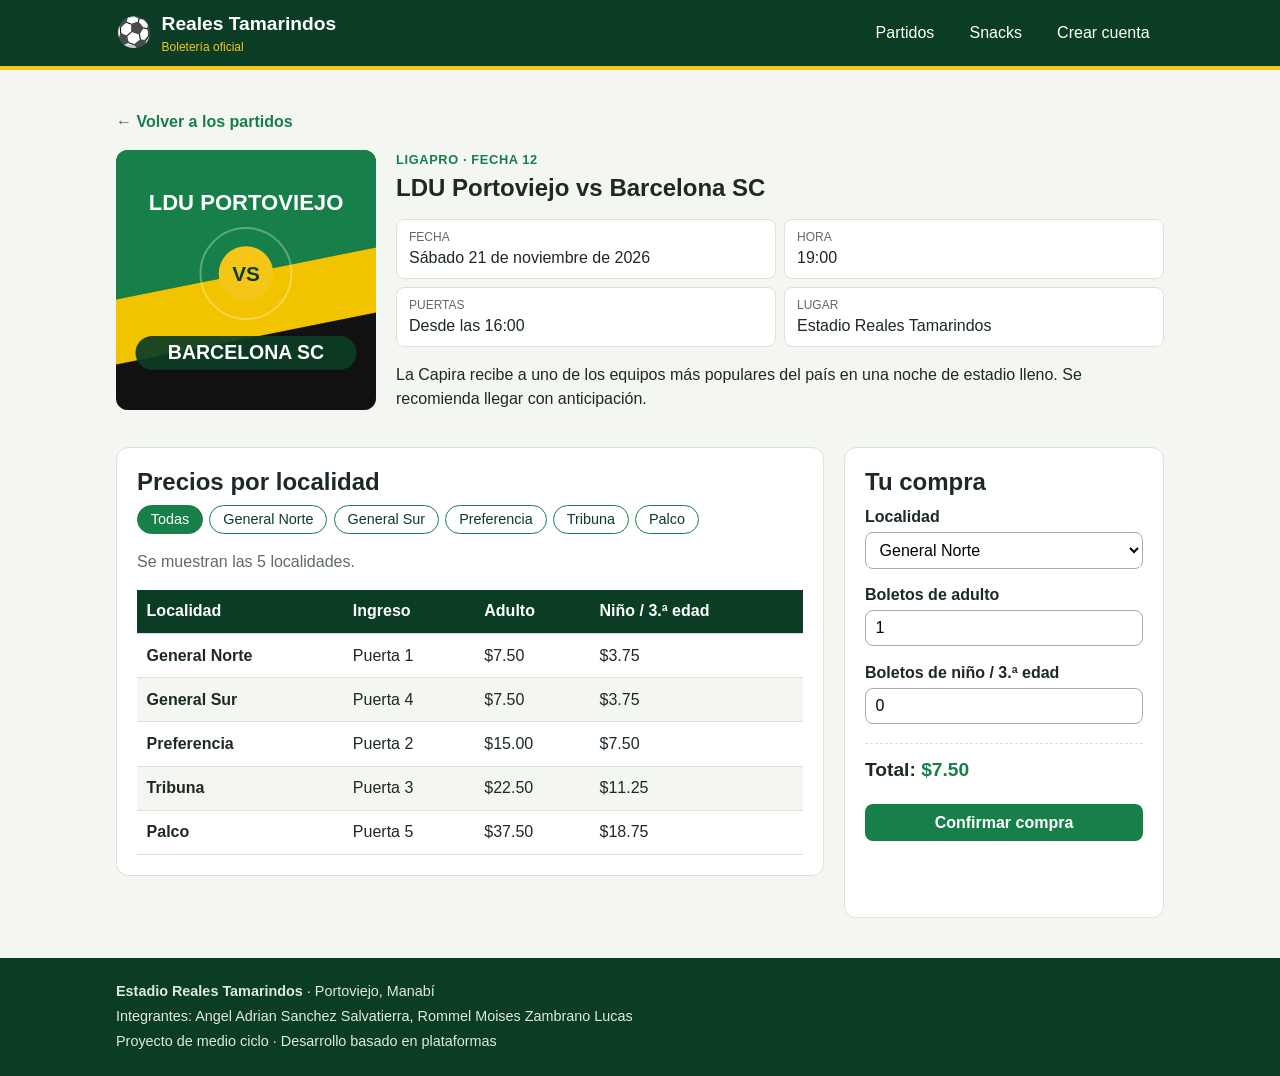
==== boletos1.html @ c6321b5e "Add files via upload" ====
<!DOCTYPE html>
<html lang="es">
<head>
  <meta charset="UTF-8">
  <meta name="viewport" content="width=device-width, initial-scale=1.0">
  <title>LDU Portoviejo vs Barcelona SC | Estadio Reales Tamarindos</title>
  <link rel="stylesheet" href="css/estadio.css">
</head>
<body>
  <header class="barra">
    <div class="contenedor barra-contenido">
      <a class="marca" href="index.html">
        <span class="marca-balon" aria-hidden="true">⚽</span>
        <span>Reales Tamarindos <small>Boletería oficial</small></span>
      </a>
      <nav class="menu" aria-label="Navegación principal">
        <a href="index.html">Partidos</a>
        <a href="snacks.html">Snacks</a>
        <a href="registro.html">Crear cuenta</a>
      </nav>
    </div>
  </header>

  <main class="contenedor">
    <p><a class="volver" href="index.html">← Volver a los partidos</a></p>

    <section class="ficha">
      <img src="img/afiche1.svg" width="260" height="260" alt="Afiche de LDU Portoviejo contra Barcelona SC">
      <div>
        <p class="etiqueta">LigaPro · Fecha 12</p>
        <h1>LDU Portoviejo vs Barcelona SC</h1>
        <ul class="datos">
          <li><span>Fecha</span>Sábado 21 de noviembre de 2026</li>
          <li><span>Hora</span>19:00</li>
          <li><span>Puertas</span>Desde las 16:00</li>
          <li><span>Lugar</span>Estadio Reales Tamarindos</li>
        </ul>
        <p>La Capira recibe a uno de los equipos más populares del país en una noche de estadio lleno. Se recomienda llegar con anticipación.</p>
      </div>
    </section>

    <div class="dos-columnas">
      <section class="panel">
        <h2>Precios por localidad</h2>
        <div class="chips" role="group" aria-label="Elegir localidad">
          <button type="button" class="chip chip-activo" data-zona="todas">Todas</button>
            <button type="button" class="chip" data-zona="General Norte">General Norte</button>
            <button type="button" class="chip" data-zona="General Sur">General Sur</button>
            <button type="button" class="chip" data-zona="Preferencia">Preferencia</button>
            <button type="button" class="chip" data-zona="Tribuna">Tribuna</button>
            <button type="button" class="chip" data-zona="Palco">Palco</button>
        </div>
        <p id="aviso-zona" class="aviso" aria-live="polite">Se muestran las 5 localidades.</p>
        <div class="tabla-caja">
          <table id="precios">
            <thead>
              <tr>
                <th scope="col">Localidad</th>
                <th scope="col">Ingreso</th>
                <th scope="col">Adulto</th>
                <th scope="col">Niño / 3.ª edad</th>
              </tr>
            </thead>
            <tbody>
              <tr data-zona="General Norte">
                <th scope="row">General Norte</th>
                <td>Puerta 1</td>
                <td>$7.50</td>
                <td>$3.75</td>
              </tr>
              <tr data-zona="General Sur">
                <th scope="row">General Sur</th>
                <td>Puerta 4</td>
                <td>$7.50</td>
                <td>$3.75</td>
              </tr>
              <tr data-zona="Preferencia">
                <th scope="row">Preferencia</th>
                <td>Puerta 2</td>
                <td>$15.00</td>
                <td>$7.50</td>
              </tr>
              <tr data-zona="Tribuna">
                <th scope="row">Tribuna</th>
                <td>Puerta 3</td>
                <td>$22.50</td>
                <td>$11.25</td>
              </tr>
              <tr data-zona="Palco">
                <th scope="row">Palco</th>
                <td>Puerta 5</td>
                <td>$37.50</td>
                <td>$18.75</td>
              </tr>
            </tbody>
          </table>
        </div>
      </section>

      <aside class="panel compra">
        <h2>Tu compra</h2>
        <form id="form-compra">
          <div class="campo">
            <label for="zona">Localidad</label>
            <select id="zona" name="zona">
              <option value="General Norte" data-adulto="7.50" data-reducido="3.75">General Norte</option>
              <option value="General Sur" data-adulto="7.50" data-reducido="3.75">General Sur</option>
              <option value="Preferencia" data-adulto="15.00" data-reducido="7.50">Preferencia</option>
              <option value="Tribuna" data-adulto="22.50" data-reducido="11.25">Tribuna</option>
              <option value="Palco" data-adulto="37.50" data-reducido="18.75">Palco</option>
            </select>
          </div>
          <div class="campo">
            <label for="adultos">Boletos de adulto</label>
            <input type="number" id="adultos" name="adultos" min="0" max="10" value="1">
          </div>
          <div class="campo">
            <label for="reducidos">Boletos de niño / 3.ª edad</label>
            <input type="number" id="reducidos" name="reducidos" min="0" max="10" value="0">
          </div>
          <p class="total">Total: <output id="total" for="zona adultos reducidos">$0.00</output></p>
          <button type="submit" class="boton boton-ancho">Confirmar compra</button>
        </form>
        <p id="aviso-compra" class="aviso" aria-live="polite"></p>
      </aside>
    </div>
  </main>

  <footer class="pie">
    <div class="contenedor">
      <p><strong>Estadio Reales Tamarindos</strong> · Portoviejo, Manabí</p>
      <p>Integrantes: Angel Adrian Sanchez Salvatierra, Rommel Moises Zambrano Lucas</p>
      <p>Proyecto de medio ciclo · Desarrollo basado en plataformas</p>
    </div>
  </footer>
  <script src="js/boletos.js"></script>
</body>
</html>
---- css/estadio.css ----
/* Boletería Estadio Reales Tamarindos */

:root {
  --verde-oscuro: #0b3d24;
  --verde: #17804a;
  --amarillo: #f5c518;
  --fondo: #f3f6f1;
  --texto: #1c2a22;
  --gris: #5d6b63;
  --borde: #d9e2da;
  --rojo: #b3261e;
}

* {
  box-sizing: border-box;
}

body {
  margin: 0;
  font-family: "Segoe UI", Arial, Helvetica, sans-serif;
  line-height: 1.5;
  color: var(--texto);
  background-color: var(--fondo);
}

img {
  max-width: 100%;
  height: auto;
}

h1,
h2,
h3 {
  line-height: 1.2;
  margin: 0 0 0.5rem 0;
}

.contenedor {
  width: 100%;
  max-width: 1080px;
  margin: 0 auto;
  padding: 0 1rem;
}

main.contenedor {
  padding-top: 1.5rem;
  padding-bottom: 2.5rem;
}

.contenedor-angosto {
  max-width: 720px;
}

.oculto {
  position: absolute;
  left: -9999px;
}

/* ---------- Barra superior ---------- */

.barra {
  position: sticky;
  top: 0;
  z-index: 10;
  background-color: var(--verde-oscuro);
  border-bottom: 4px solid var(--amarillo);
}

.barra-contenido {
  display: flex;
  flex-wrap: wrap;
  align-items: center;
  justify-content: space-between;
  gap: 0.5rem 1rem;
  padding-top: 0.6rem;
  padding-bottom: 0.6rem;
}

.marca {
  display: flex;
  align-items: center;
  gap: 0.6rem;
  color: #ffffff;
  font-size: 1.2rem;
  font-weight: bold;
  text-decoration: none;
}

.marca small {
  display: block;
  font-size: 0.75rem;
  font-weight: normal;
  color: var(--amarillo);
}

.marca-balon {
  font-size: 1.8rem;
}

.menu {
  display: flex;
  flex-wrap: wrap;
  gap: 0.4rem;
}

.menu a {
  color: #ffffff;
  text-decoration: none;
  padding: 0.4rem 0.9rem;
  border-radius: 999px;
}

.menu a:hover,
.menu a:focus {
  background-color: var(--verde);
}

.menu a.activo {
  background-color: var(--amarillo);
  color: var(--verde-oscuro);
  font-weight: bold;
}

/* ---------- Portada ---------- */

.portada {
  background: linear-gradient(120deg, var(--verde-oscuro), var(--verde));
  color: #ffffff;
  padding: 3rem 0;
}

.portada h1 {
  font-size: 2.4rem;
}

.portada p {
  max-width: 560px;
}

/* ---------- Elementos comunes ---------- */

.etiqueta {
  margin: 0 0 0.3rem 0;
  font-size: 0.8rem;
  font-weight: bold;
  letter-spacing: 0.05em;
  text-transform: uppercase;
  color: var(--verde);
}

.etiqueta-clara {
  color: var(--amarillo);
}

.boton {
  display: inline-block;
  padding: 0.6rem 1.2rem;
  border: 0;
  border-radius: 8px;
  background-color: var(--verde);
  color: #ffffff;
  font-family: inherit;
  font-size: 1rem;
  font-weight: bold;
  text-align: center;
  text-decoration: none;
  cursor: pointer;
}

.boton:hover,
.boton:focus {
  background-color: var(--verde-oscuro);
}

.boton-amarillo {
  background-color: var(--amarillo);
  color: var(--verde-oscuro);
}

.boton-amarillo:hover,
.boton-amarillo:focus {
  background-color: #ffffff;
}

.boton-claro {
  background-color: #ffffff;
  color: var(--verde-oscuro);
  border: 1px solid var(--borde);
}

.boton-claro:hover,
.boton-claro:focus {
  background-color: var(--fondo);
}

.boton-ancho {
  width: 100%;
}

.panel {
  background-color: #ffffff;
  border: 1px solid var(--borde);
  border-radius: 12px;
  padding: 1.25rem;
}

.aviso {
  color: var(--gris);
  min-height: 1.5em;
}

.aviso-bien {
  color: var(--verde);
  font-weight: bold;
}

.aviso-mal {
  color: var(--rojo);
  font-weight: bold;
}

.total {
  font-size: 1.2rem;
  font-weight: bold;
  border-top: 1px dashed var(--borde);
  padding-top: 0.75rem;
}

.total output {
  color: var(--verde);
}

.dos-columnas {
  display: grid;
  gap: 1.25rem;
  align-items: start;
}

/* ---------- Lista de partidos ---------- */

.lista-partidos {
  display: grid;
  gap: 0.75rem;
}

.partido {
  display: grid;
  grid-template-columns: auto 1fr;
  gap: 0.75rem 1rem;
  align-items: center;
  background-color: #ffffff;
  border: 1px solid var(--borde);
  border-left: 6px solid var(--verde);
  border-radius: 12px;
  padding: 0.9rem;
}

.partido > img {
  display: none;
  border-radius: 8px;
}

.partido-fecha {
  display: flex;
  flex-direction: column;
  align-items: center;
  min-width: 64px;
  padding: 0.4rem;
  border-radius: 8px;
  background-color: var(--verde-oscuro);
  color: #ffffff;
  font-size: 0.8rem;
}

.partido-fecha strong {
  font-size: 1.6rem;
  line-height: 1;
  color: var(--amarillo);
}

.partido-info p {
  margin: 0;
  color: var(--gris);
}

.partido-info .etiqueta {
  color: var(--verde);
}

.partido .boton {
  grid-column: 1 / -1;
}

.equipos {
  margin-top: 2rem;
  text-align: center;
}

/* ---------- Página de boletos ---------- */

.volver {
  color: var(--verde);
  font-weight: bold;
  text-decoration: none;
}

.ficha {
  display: grid;
  gap: 1.25rem;
  margin-bottom: 1.25rem;
}

.ficha img {
  border-radius: 12px;
}

.datos {
  list-style: none;
  display: grid;
  grid-template-columns: repeat(2, 1fr);
  gap: 0.5rem;
  padding: 0;
}

.datos li {
  background-color: #ffffff;
  border: 1px solid var(--borde);
  border-radius: 8px;
  padding: 0.5rem 0.75rem;
}

.datos span {
  display: block;
  font-size: 0.75rem;
  text-transform: uppercase;
  color: var(--gris);
}

.chips {
  display: flex;
  flex-wrap: wrap;
  gap: 0.4rem;
}

.chip {
  padding: 0.35rem 0.8rem;
  border: 1px solid var(--verde);
  border-radius: 999px;
  background-color: #ffffff;
  color: var(--verde-oscuro);
  font-family: inherit;
  font-size: 0.9rem;
  cursor: pointer;
}

.chip-activo {
  background-color: var(--verde);
  color: #ffffff;
}

.tabla-caja {
  overflow-x: auto;
}

table {
  width: 100%;
  border-collapse: collapse;
}

th,
td {
  padding: 0.6rem;
  text-align: left;
  border-bottom: 1px solid var(--borde);
}

thead th {
  background-color: var(--verde-oscuro);
  color: #ffffff;
}

tbody tr:nth-child(even) {
  background-color: var(--fondo);
}

/* ---------- Formularios ---------- */

.campo {
  margin-bottom: 0.9rem;
}

label {
  display: block;
  font-weight: bold;
  margin-bottom: 0.2rem;
}

input,
select {
  width: 100%;
  padding: 0.5rem 0.6rem;
  border: 1px solid #9fb0a5;
  border-radius: 8px;
  font-family: inherit;
  font-size: 1rem;
  background-color: #ffffff;
}

input:focus,
select:focus,
.chip:focus,
.boton:focus {
  outline: 3px solid var(--amarillo);
  outline-offset: 1px;
}

.formulario input,
.formulario select {
  margin-bottom: 0.9rem;
}

.formulario input[type="checkbox"] {
  width: auto;
  margin-bottom: 0;
}

.en-linea {
  display: inline;
  font-weight: normal;
}

.con-fallo {
  border: 2px solid var(--rojo);
}

/* ---------- Snacks ---------- */

.snacks {
  display: grid;
  grid-template-columns: repeat(2, 1fr);
  gap: 1rem;
}

.snack {
  display: flex;
  flex-direction: column;
  background-color: #ffffff;
  border: 1px solid var(--borde);
  border-radius: 12px;
  overflow: hidden;
}

.snack img {
  width: 100%;
  aspect-ratio: 4 / 3;
  object-fit: contain;
  background-color: #ffffff;
  border-bottom: 1px solid var(--borde);
}

.snack-cuerpo {
  display: flex;
  flex-direction: column;
  flex: 1;
  padding: 0.9rem;
}

.snack-cuerpo p {
  margin: 0 0 0.75rem 0;
  color: var(--gris);
  flex: 1;
}

.snack-cuerpo select {
  margin-bottom: 0.6rem;
}

.precio {
  align-self: flex-start;
  margin-bottom: 0.4rem;
  padding: 0.1rem 0.6rem;
  border-radius: 999px;
  background-color: var(--amarillo);
  color: var(--verde-oscuro);
  font-weight: bold;
}

#pedido-lista {
  list-style: none;
  padding: 0;
  margin: 0;
}

#pedido-lista li {
  display: flex;
  justify-content: space-between;
  align-items: center;
  gap: 0.5rem;
  padding: 0.4rem 0;
  border-bottom: 1px solid var(--borde);
}

.quitar {
  border: 0;
  background: none;
  color: var(--rojo);
  font-family: inherit;
  font-size: 0.9rem;
  text-decoration: underline;
  cursor: pointer;
}

/* ---------- Pie ---------- */

.pie {
  background-color: var(--verde-oscuro);
  color: #dfe9e2;
  padding: 1.25rem 0;
  font-size: 0.9rem;
}

.pie p {
  margin: 0.2rem 0;
}

/* ---------- Pantallas medianas y grandes ---------- */

@media (min-width: 640px) {
  .partido {
    grid-template-columns: auto auto 1fr auto;
  }

  .partido > img {
    display: block;
    width: 84px;
  }

  .partido .boton {
    grid-column: auto;
  }

  .ficha {
    grid-template-columns: 260px 1fr;
  }
}

@media (min-width: 900px) {
  .dos-columnas {
    grid-template-columns: 1fr 320px;
  }

  .compra,
  .pedido {
    position: sticky;
    top: 5.5rem;
  }

  .portada h1 {
    font-size: 3rem;
  }
}
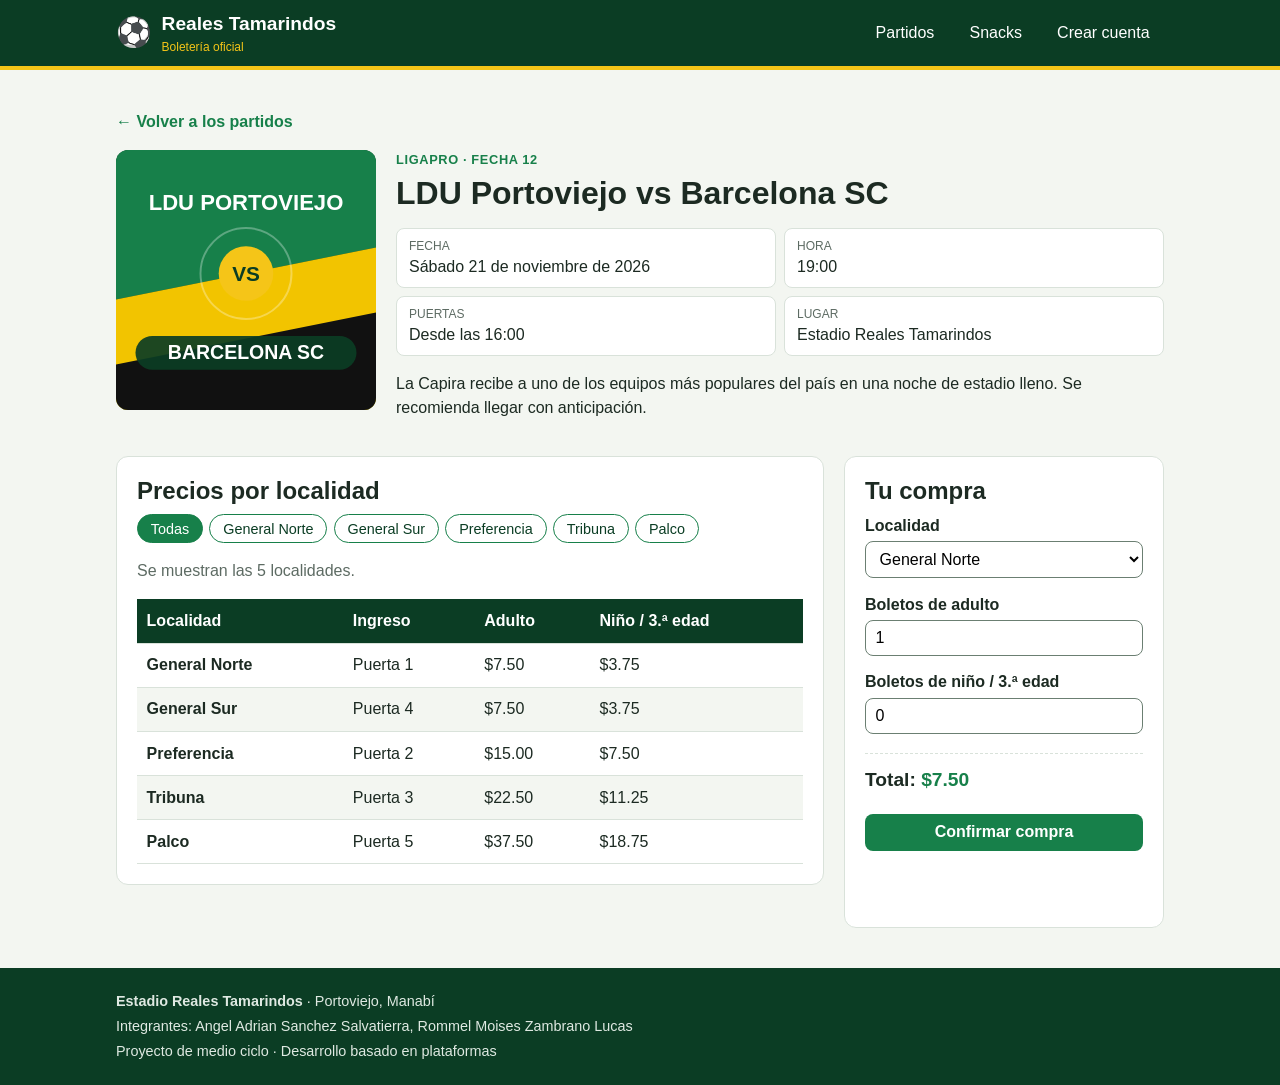
==== commit 3757469c: "Add files via upload" ====
--- a/boletos1.html
+++ b/boletos1.html
@@ -7,6 +7,8 @@
   <link rel="stylesheet" href="css/estadio.css">
 </head>
 <body>
+  <a class="saltar" href="#contenido">Saltar al contenido</a>
+
   <header class="barra">
     <div class="contenedor barra-contenido">
       <a class="marca" href="index.html">
@@ -21,7 +23,7 @@
     </div>
   </header>
 
-  <main class="contenedor">
+  <main id="contenido" class="contenedor">
     <p><a class="volver" href="index.html">← Volver a los partidos</a></p>
 
     <section class="ficha">
--- a/css/estadio.css
+++ b/css/estadio.css
@@ -35,6 +35,24 @@
   margin: 0 0 0.5rem 0;
 }
 
+h1 {
+  font-size: 2rem;
+}
+
+h2 {
+  font-size: 1.5rem;
+}
+
+h3,
+.snack h2 {
+  font-size: 1.17rem;
+}
+
+main[id],
+section[id] {
+  scroll-margin-top: 5.5rem;
+}
+
 .contenedor {
   width: 100%;
   max-width: 1080px;
@@ -42,7 +60,8 @@
   padding: 0 1rem;
 }
 
-main.contenedor {
+main.contenedor,
+.cuerpo {
   padding-top: 1.5rem;
   padding-bottom: 2.5rem;
 }
@@ -54,6 +73,22 @@
 .oculto {
   position: absolute;
   left: -9999px;
+}
+
+/* Enlace para saltar el menú: solo se ve al recibir el foco del teclado */
+.saltar {
+  position: absolute;
+  left: -9999px;
+  z-index: 20;
+  padding: 0.6rem 1rem;
+  background-color: var(--amarillo);
+  color: var(--verde-oscuro);
+  font-weight: bold;
+}
+
+.saltar:focus {
+  left: 0;
+  top: 0;
 }
 
 /* ---------- Barra superior ---------- */
@@ -124,7 +159,7 @@
 /* ---------- Portada ---------- */
 
 .portada {
-  background: linear-gradient(120deg, var(--verde-oscuro), var(--verde));
+  background: linear-gradient(120deg, var(--verde-oscuro), #125c36);
   color: #ffffff;
   padding: 3rem 0;
 }
@@ -399,7 +434,7 @@
 select {
   width: 100%;
   padding: 0.5rem 0.6rem;
-  border: 1px solid #9fb0a5;
+  border: 1px solid #6b7f72;
   border-radius: 8px;
   font-family: inherit;
   font-size: 1rem;
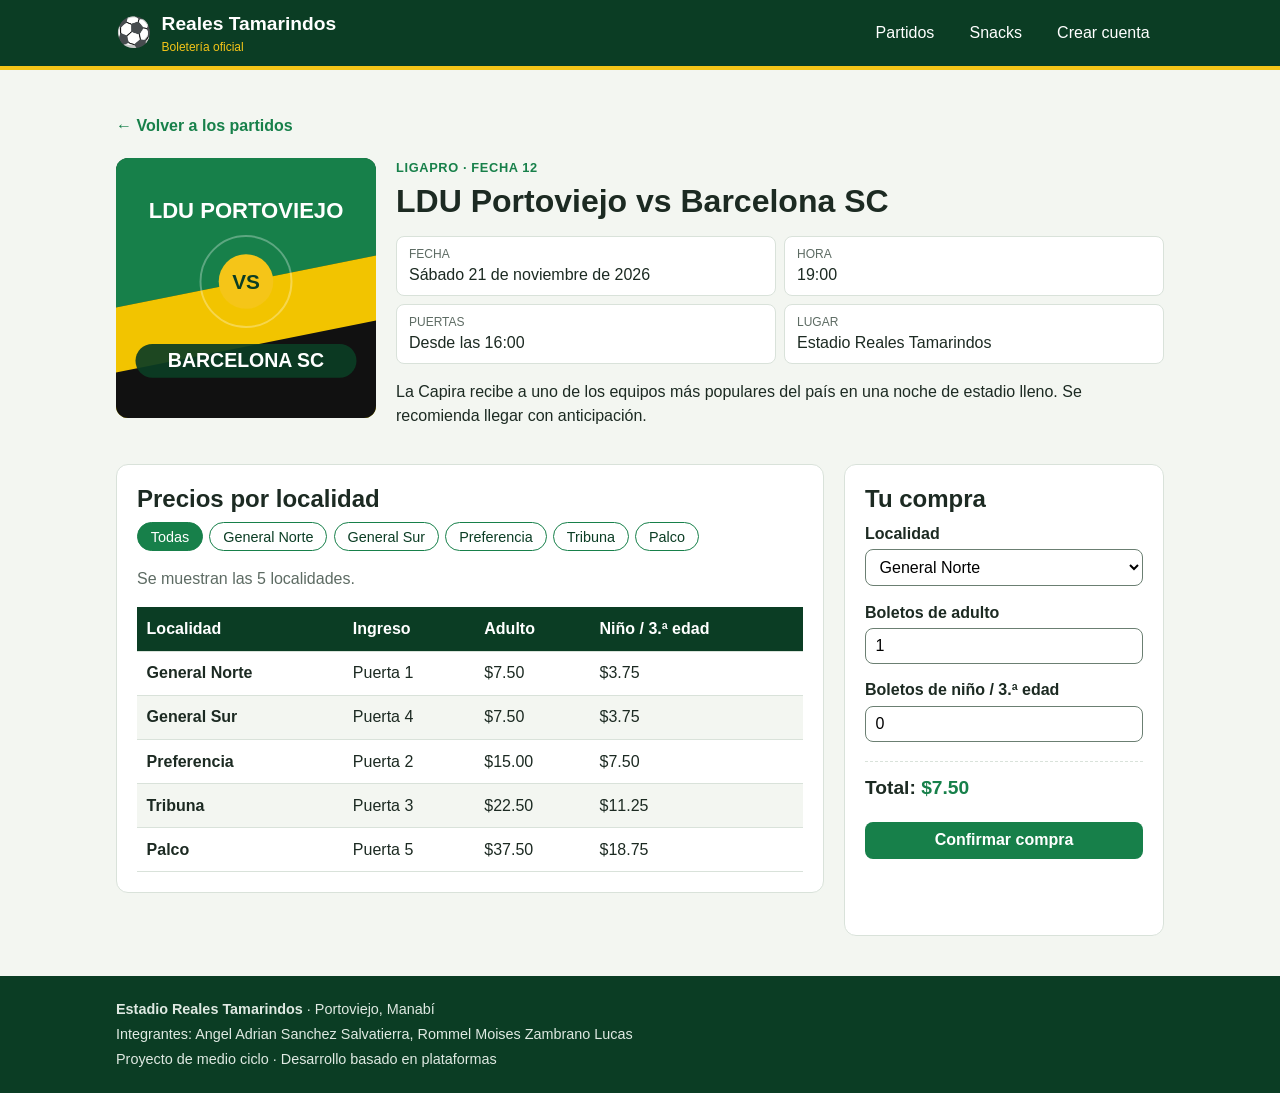
==== commit 562ef9ac: "Add files via upload" ====
--- a/boletos1.html
+++ b/boletos1.html
@@ -45,16 +45,17 @@
       <section class="panel">
         <h2>Precios por localidad</h2>
         <div class="chips" role="group" aria-label="Elegir localidad">
-          <button type="button" class="chip chip-activo" data-zona="todas">Todas</button>
-            <button type="button" class="chip" data-zona="General Norte">General Norte</button>
-            <button type="button" class="chip" data-zona="General Sur">General Sur</button>
-            <button type="button" class="chip" data-zona="Preferencia">Preferencia</button>
-            <button type="button" class="chip" data-zona="Tribuna">Tribuna</button>
-            <button type="button" class="chip" data-zona="Palco">Palco</button>
+          <button type="button" class="chip chip-activo" data-zona="todas" aria-pressed="true">Todas</button>
+            <button type="button" class="chip" data-zona="General Norte" aria-pressed="false">General Norte</button>
+            <button type="button" class="chip" data-zona="General Sur" aria-pressed="false">General Sur</button>
+            <button type="button" class="chip" data-zona="Preferencia" aria-pressed="false">Preferencia</button>
+            <button type="button" class="chip" data-zona="Tribuna" aria-pressed="false">Tribuna</button>
+            <button type="button" class="chip" data-zona="Palco" aria-pressed="false">Palco</button>
         </div>
         <p id="aviso-zona" class="aviso" aria-live="polite">Se muestran las 5 localidades.</p>
-        <div class="tabla-caja">
+        <div class="tabla-caja" role="region" aria-label="Tabla de precios" tabindex="0">
           <table id="precios">
+            <caption class="oculto">Precios de los boletos por localidad y tipo de boleto</caption>
             <thead>
               <tr>
                 <th scope="col">Localidad</th>
--- a/css/estadio.css
+++ b/css/estadio.css
@@ -271,6 +271,11 @@
   align-items: start;
 }
 
+/* Permite que las columnas se encojan en pantallas angostas */
+.dos-columnas > * {
+  min-width: 0;
+}
+
 /* ---------- Lista de partidos ---------- */
 
 .lista-partidos {
@@ -334,6 +339,8 @@
 /* ---------- Página de boletos ---------- */
 
 .volver {
+  display: inline-block;
+  padding: 0.25rem 0;
   color: var(--verde);
   font-weight: bold;
   text-decoration: none;
@@ -395,6 +402,11 @@
 
 .tabla-caja {
   overflow-x: auto;
+}
+
+.tabla-caja:focus {
+  outline: 3px solid var(--amarillo);
+  outline-offset: 1px;
 }
 
 table {
@@ -455,8 +467,10 @@
 }
 
 .formulario input[type="checkbox"] {
-  width: auto;
+  width: 1.5rem;
+  height: 1.5rem;
   margin-bottom: 0;
+  vertical-align: middle;
 }
 
 .en-linea {
@@ -536,6 +550,9 @@
 }
 
 .quitar {
+  min-width: 24px;
+  min-height: 24px;
+  padding: 0.25rem 0.4rem;
   border: 0;
   background: none;
   color: var(--rojo);
